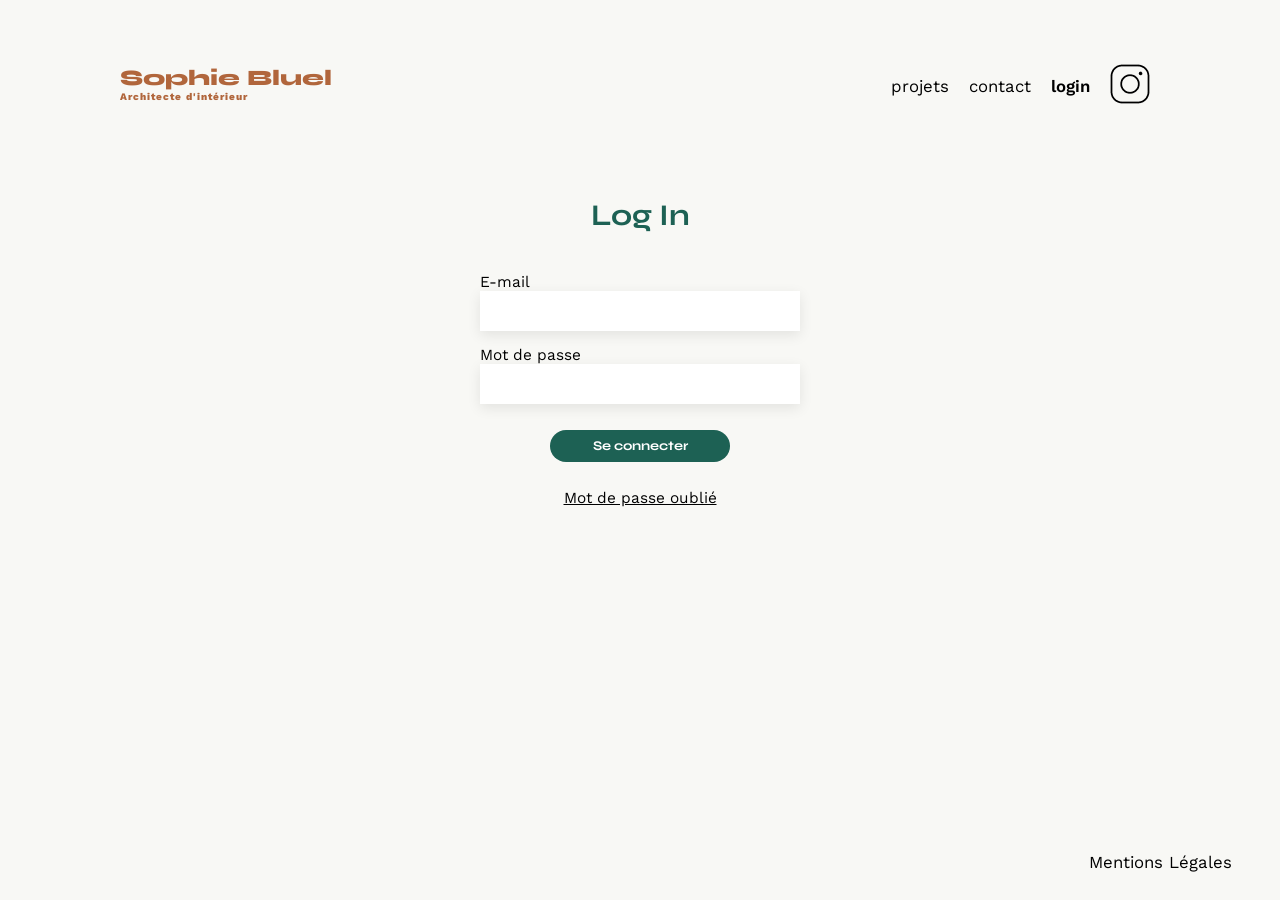
==== FrontEnd/connexion.html @ e97b3a07 "creation page connexion" ====
<!DOCTYPE html>
<html lang="fr">
<head>
	<meta charset="UTF-8">
	<title>Sophie Bluel - Architecte d'intérieur</title>
	<meta name="viewport" content="width=device-width, initial-scale=1.0">
	<link rel="preconnect" href="https://fonts.googleapis.com">
	<link rel="preconnect" href="https://fonts.gstatic.com" crossorigin>
	<link href="https://fonts.googleapis.com/css2?family=Syne:wght@700;800&family=Work+Sans&display=swap" rel="stylesheet">
	<meta name="description" content="">
	<link rel="stylesheet" href="./assets/styleConnexion.css">

</head>
<body>
<header>
	<h1>Sophie Bluel <span>Architecte d'intérieur</span></h1>
	<nav>
		<ul>
			<li>projets</li>
			<li>contact</li>
			<li id="login">login</li>
			<li><img src="./assets/icons/instagram.png" alt="Instagram"></li>
		</ul>
	</nav>
</header>
<main>
	<div class="inscription">
    <h2>Log In</h2>
    <form class="formInscription">
        <div class="inputLogin">
			<label for="email">E-mail</label>
        	<input type="email" name="email" id="email" autocomplete="off">
        	<label for="password">Mot de passe</label>
        	<input type="text"name="password" id="password" autocomplete="given-name">
        </div>
		<input type="submit" value="Se connecter"></input>
        <a href="#">Mot de passe oublié</a>
	</form>
	</div>
</main>
<footer>
	<nav>
		<ul>
			<li>Mentions Légales</li>
		</ul>
	</nav>
</footer>
</body>
</html>
---- FrontEnd/assets/styleConnexion.css ----
body {
    background-color: rgb(248, 248, 245);
	max-width: 1140px;
	margin:auto;
	font-family: 'Work Sans' ;
	font-size: 14px;
    m
}
header {
	display: flex;
	justify-content: space-between;
	margin: 50px 50px;
}


h1{
	display: flex;
	flex-direction: column;
	font-family: 'Syne';
	font-size: 22px;
	font-weight: 800;
	color: #B1663C
}

h1 > span {
	font-family: 'Work Sans';
	font-size:10px;
	letter-spacing: 0.1em;
;
}

h2{
	font-family: 'Syne';
	font-weight: 700;
	font-size: 30px;
	color: #1D6154
}
nav ul {
	display: flex;
	align-items: center;
	list-style-type: none;

}
nav li {
	padding: 0 10px;
	font-size: 1.2em;
}

#login {
    font-weight: 600;
}

li:hover {
	color: #B1663C;
}

.inscription {
    display: flex;
    flex-direction: column;
    
}

.inscription h2 {
    text-align: center;
}

.inputLogin {
    display: flex;
    flex-direction: column
}

.inputLogin input {
    border: 0;
    box-shadow: 0px 4px 14px rgba(0, 0, 0, 0.09);
    width: 300px;
    font-size: 1.2em;
    padding: 10px;

}

.formInscription {
    display: flex;
    flex-direction: column;
    align-items: center;
}

.formInscription label {
    margin-top:15px;
    font-size: 1.1em;
}

.formInscription a {
    color: black;
    font-size: 1.1em;
}


input[type="submit"]{
	font-family: 'Syne';
	font-weight: 700;
	color: white;
	background-color: #1D6154;
	margin : 2em auto ;
	width: 180px;
	text-align: center;
	border-radius: 60px;
    padding: 8px 0;
    border: 0;
}

footer nav ul {
	display: flex;
	justify-content: flex-end;
	margin: 2em;
    position: absolute;
    bottom: 0;
    right: 10px;
    
}
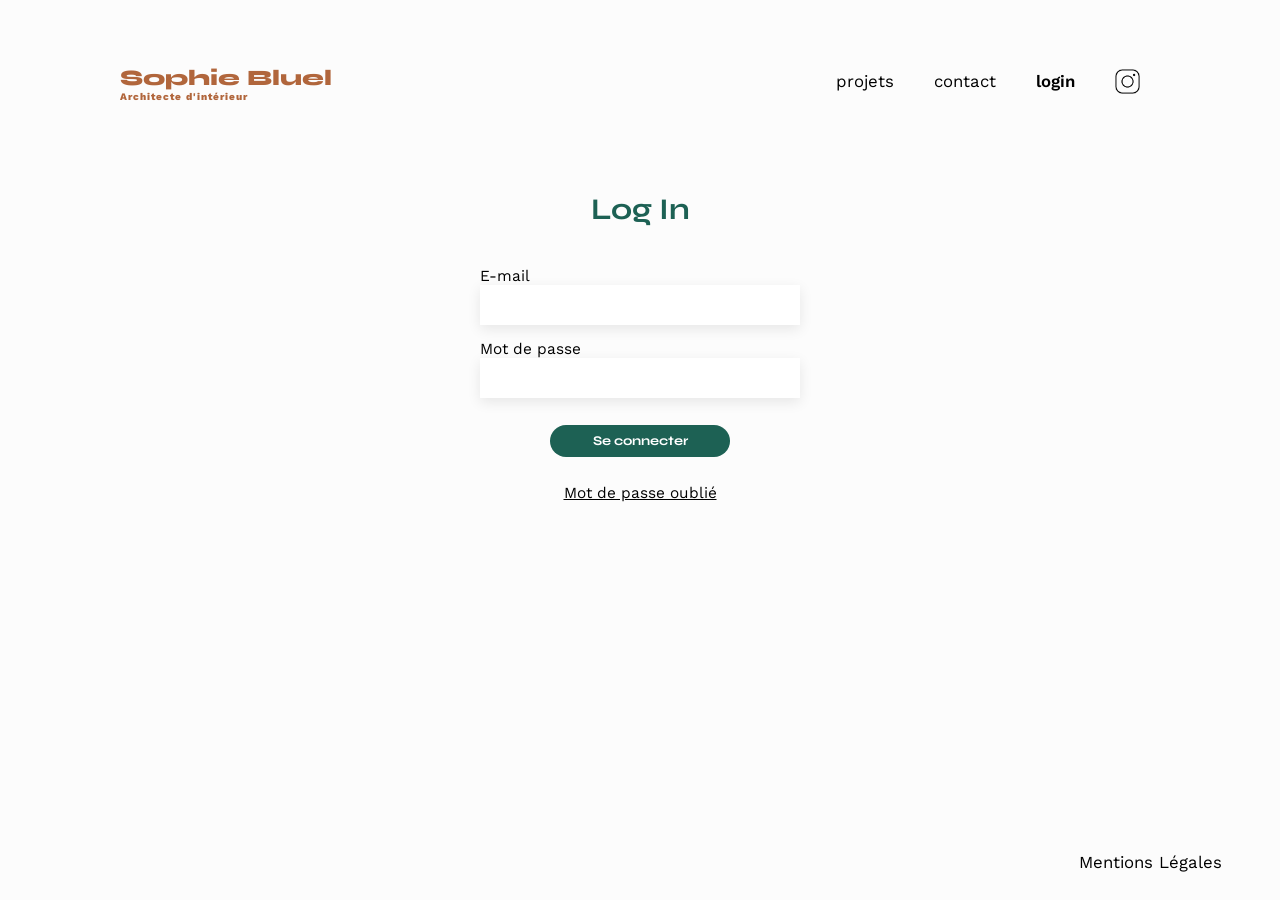
==== commit 1642824a: "creation de la page connexionScript, mais ne fonctionne pas" ====
--- a/FrontEnd/connexion.html
+++ b/FrontEnd/connexion.html
@@ -9,6 +9,7 @@
 	<link href="https://fonts.googleapis.com/css2?family=Syne:wght@700;800&family=Work+Sans&display=swap" rel="stylesheet">
 	<meta name="description" content="">
 	<link rel="stylesheet" href="./assets/styleConnexion.css">
+	<script type="module" src="scryptconnexion.js"></script>
 
 </head>
 <body>
--- a/FrontEnd/assets/styleConnexion.css
+++ b/FrontEnd/assets/styleConnexion.css
@@ -1,5 +1,5 @@
 body {
-    background-color: rgb(248, 248, 245);
+    background-color: rgb(252, 252, 252);
 	max-width: 1140px;
 	margin:auto;
 	font-family: 'Work Sans' ;
@@ -42,8 +42,13 @@
 
 }
 nav li {
-	padding: 0 10px;
+	padding: 0 20px;
 	font-size: 1.2em;
+}
+
+li img{
+    margin-top: 5px;
+	width: 25px;
 }
 
 #login {
@@ -115,5 +120,4 @@
     position: absolute;
     bottom: 0;
     right: 10px;
-    
 }
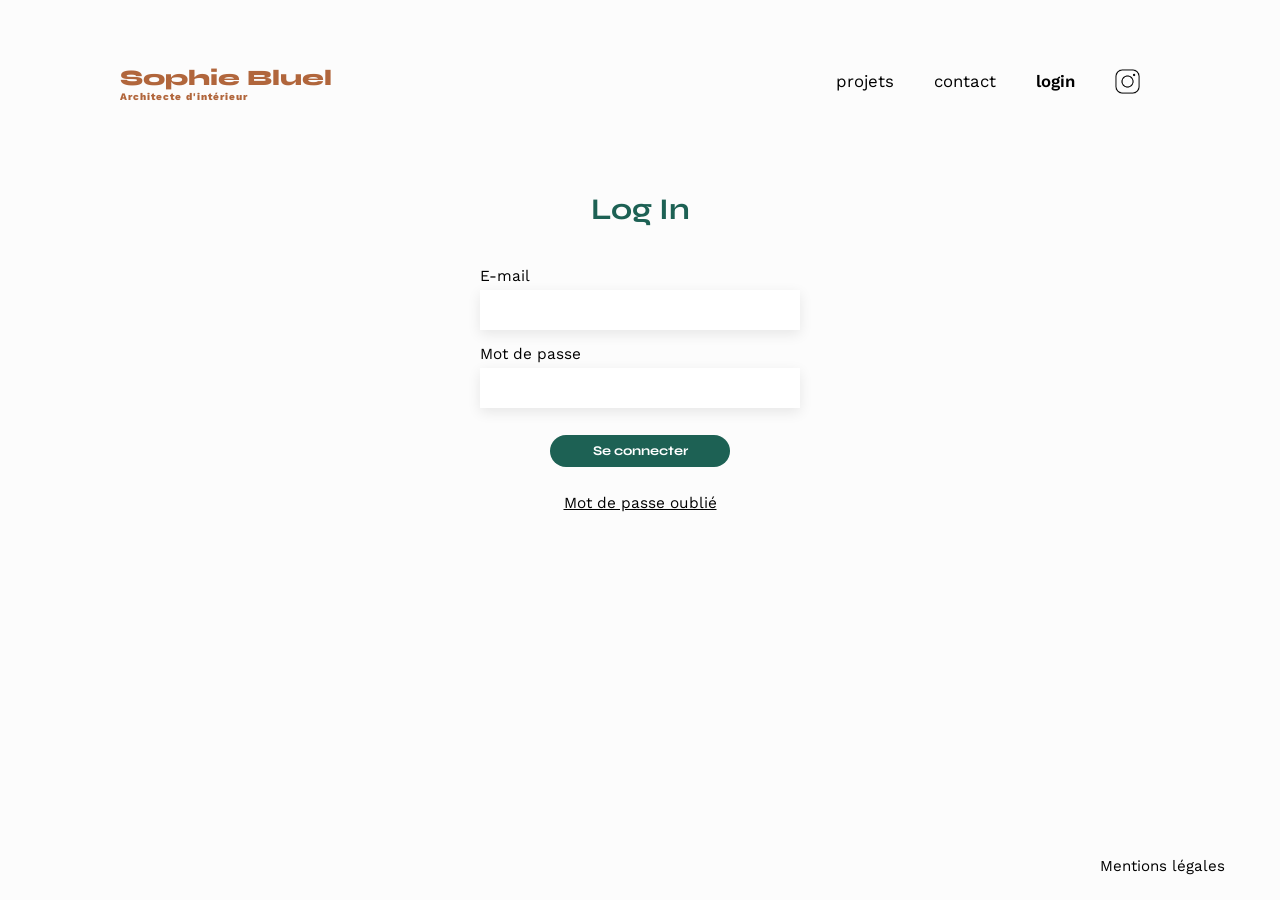
==== commit 0f1a2e0d: "finalisation" ====
--- a/FrontEnd/connexion.html
+++ b/FrontEnd/connexion.html
@@ -42,7 +42,7 @@
 <footer>
 	<nav>
 		<ul>
-			<li>Mentions Légales</li>
+			<li>Mentions légales</li>
 		</ul>
 	</nav>
 </footer>
--- a/FrontEnd/assets/styleConnexion.css
+++ b/FrontEnd/assets/styleConnexion.css
@@ -4,7 +4,7 @@
 	margin:auto;
 	font-family: 'Work Sans' ;
 	font-size: 14px;
-    m
+    
 }
 header {
 	display: flex;
@@ -92,6 +92,7 @@
 .formInscription label {
     margin-top:15px;
     font-size: 1.1em;
+	padding-bottom: 5px;
 }
 
 .formInscription a {
@@ -114,6 +115,7 @@
 }
 
 footer nav ul {
+	font-size: 0.9em;
 	display: flex;
 	justify-content: flex-end;
 	margin: 2em;
